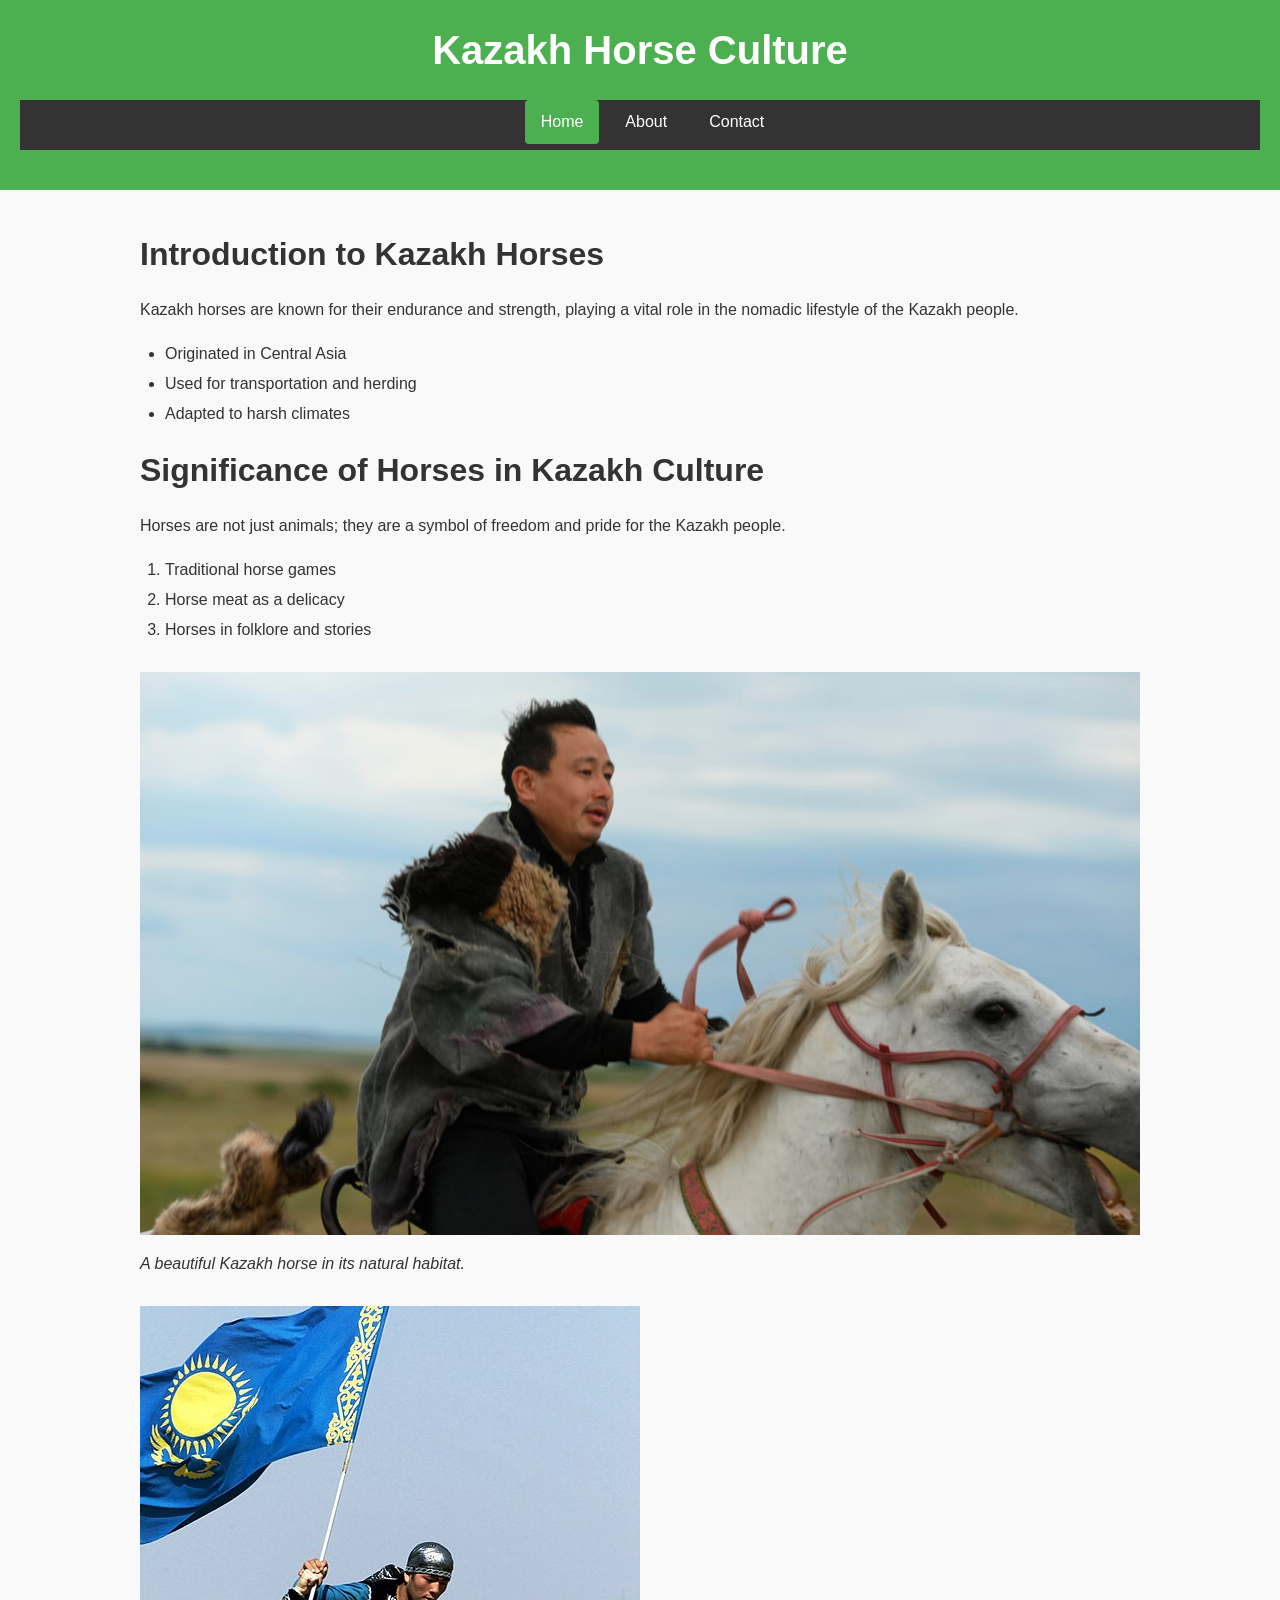
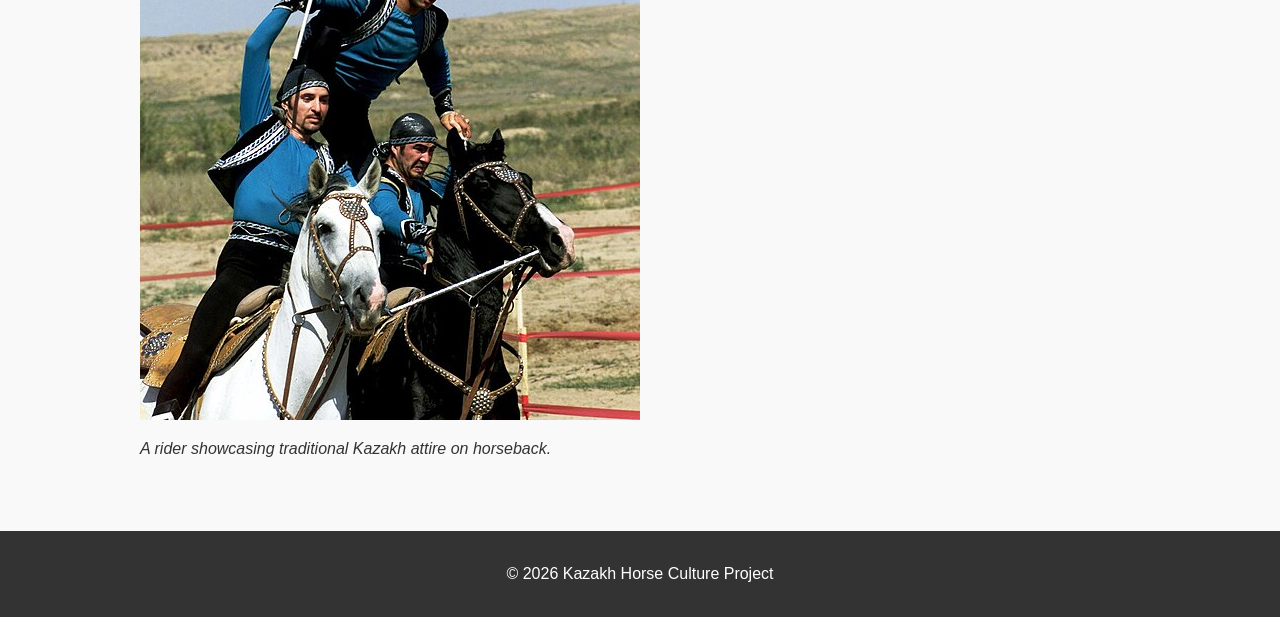
==== index.html @ 6b05d242 "Create Kazakh Horse Culture website" ====
<!DOCTYPE html>
<html lang="en">
<head>
    <meta charset="UTF-8">
    <meta name="viewport" content="width=device-width, initial-scale=1.0">
    <title>Kazakh Horse Culture</title>
    <link rel="stylesheet" href="css/style.css">
</head>
<body>
   <header>
    <h1>Kazakh Horse Culture</h1>

    <nav>
        <ul>
            <li><a href="index.html" class="active">Home</a></li>
            <li><a href="about.html">About</a></li>
            <li><a href="contact.html">Contact</a></li>
        </ul>
    </nav>
</header>
    <main>
        <section>
            <h2>Introduction to Kazakh Horses</h2>
            <p>Kazakh horses are known for their endurance and strength, playing a vital role in the nomadic lifestyle of the Kazakh people.</p>
            <ul>
                <li>Originated in Central Asia</li>
                <li>Used for transportation and herding</li>
                <li>Adapted to harsh climates</li>
            </ul>
        </section>
        <section>
            <h2>Significance of Horses in Kazakh Culture</h2>
            <p>Horses are not just animals; they are a symbol of freedom and pride for the Kazakh people.</p>
            <ol>
                <li>Traditional horse games</li>
                <li>Horse meat as a delicacy</li>
                <li>Horses in folklore and stories</li>
            </ol>
            <figure>
                <img src="images/kazakh_horse_1.jpg" alt="Kazakh horse running in the steppe">
                <figcaption>A beautiful Kazakh horse in its natural habitat.</figcaption>
            </figure>
            <figure>
                <img src="images/kazakh_horse_2.jpg" alt="Kazakh horse rider in traditional attire">
                <figcaption>A rider showcasing traditional Kazakh attire on horseback.</figcaption>
            </figure>
        </section>
    </main>
    <footer>
       <p>&copy; 2026 Kazakh Horse Culture Project</p>
    </footer>
</body>
</html>
---- css/style.css ----
/* Reset */
body, h1, h2, h3, ul, ol, table {
    margin: 0;
    padding: 0;
}

/* Base styles */
body {
    font-family: Arial, sans-serif;
    font-size: 16px;
    line-height: 1.5;
    color: #333;
    background-color: #f9f9f9;
}

/* Header */
header {
    background-color: #4CAF50;
    color: white;
    padding: 20px;
    text-align: center;
}

h1 {
    font-size: 2.5rem;
    margin-bottom: 15px;
}

h2 {
    font-size: 2rem;
    margin: 20px 0;
}

h3 {
    font-size: 1.4rem;
    margin: 15px 0;
}

/* Navigation */
nav {
    background-color: #333;
    margin-top: 15px;
}

nav ul {
    list-style: none;
    display: flex;
    justify-content: center;
    gap: 10px;
}

nav a {
    display: block;
    color: white;
    padding: 10px 16px;
    text-decoration: none;
    border-radius: 4px;
}

nav a:hover {
    background-color: #ddd;
    color: #333;
    transform: translateY(-2px);
}

nav a.active {
    background-color: #4CAF50;
}

/* Main content */
main {
    padding: 20px;
    max-width: 1000px;
    margin: 0 auto;
}

/* Lists */
ul, ol {
    margin: 20px 0;
    padding-left: 25px;
}

li {
    margin-bottom: 6px;
}

/* Images */
img {
    max-width: 100%;
    height: auto;
    margin: 10px 0;
}

figure {
    margin: 20px 0;
}

figcaption {
    font-style: italic;
    margin-bottom: 15px;
}

/* Blockquote */
blockquote {
    margin: 20px 0;
    padding: 15px;
    border-left: 4px solid #4CAF50;
    background-color: #eeeeee;
    font-style: italic;
}

/* External links */
a {
    color: #2E7D32;
}

a:hover {
    color: #1B5E20;
}

/* Table */
table {
    width: 100%;
    border-collapse: collapse;
    margin: 20px 0;
    background-color: white;
}

th, td {
    border: 1px solid #ccc;
    padding: 10px;
    text-align: left;
}

th {
    background-color: #4CAF50;
    color: white;
}

tr:hover {
    background-color: #f1f1f1;
}

/* Form */
form {
    margin: 20px 0;
}

fieldset {
    border: 1px solid #ccc;
    padding: 15px;
    margin-bottom: 15px;
    background-color: white;
}

legend {
    font-weight: bold;
}

label {
    display: block;
    margin-top: 10px;
}

/* Inputs */
input[type="text"],
input[type="email"],
input[type="tel"],
input[type="number"],
input[type="date"],
textarea {
    width: 100%;
    box-sizing: border-box;
    padding: 10px;
    margin: 8px 0;
    border: 1px solid #ccc;
    border-radius: 4px;
}

/* Radio buttons */
input[type="radio"] {
    width: auto;
    margin-right: 5px;
}

/* Focus */
input:focus,
textarea:focus {
    outline: 2px solid #4CAF50;
    border-color: #4CAF50;
}

/* Submit button */
input[type="submit"] {
    background-color: #4CAF50;
    color: white;
    padding: 10px 18px;
    border: none;
    border-radius: 4px;
    cursor: pointer;
}

input[type="submit"]:hover {
    background-color: #388E3C;
}

/* ID selector required by the assignment */
#message {
    min-height: 120px;
}

/* Footer */
footer {
    background-color: #333;
    color: white;
    text-align: center;
    padding: 15px;
    margin-top: 30px;
}
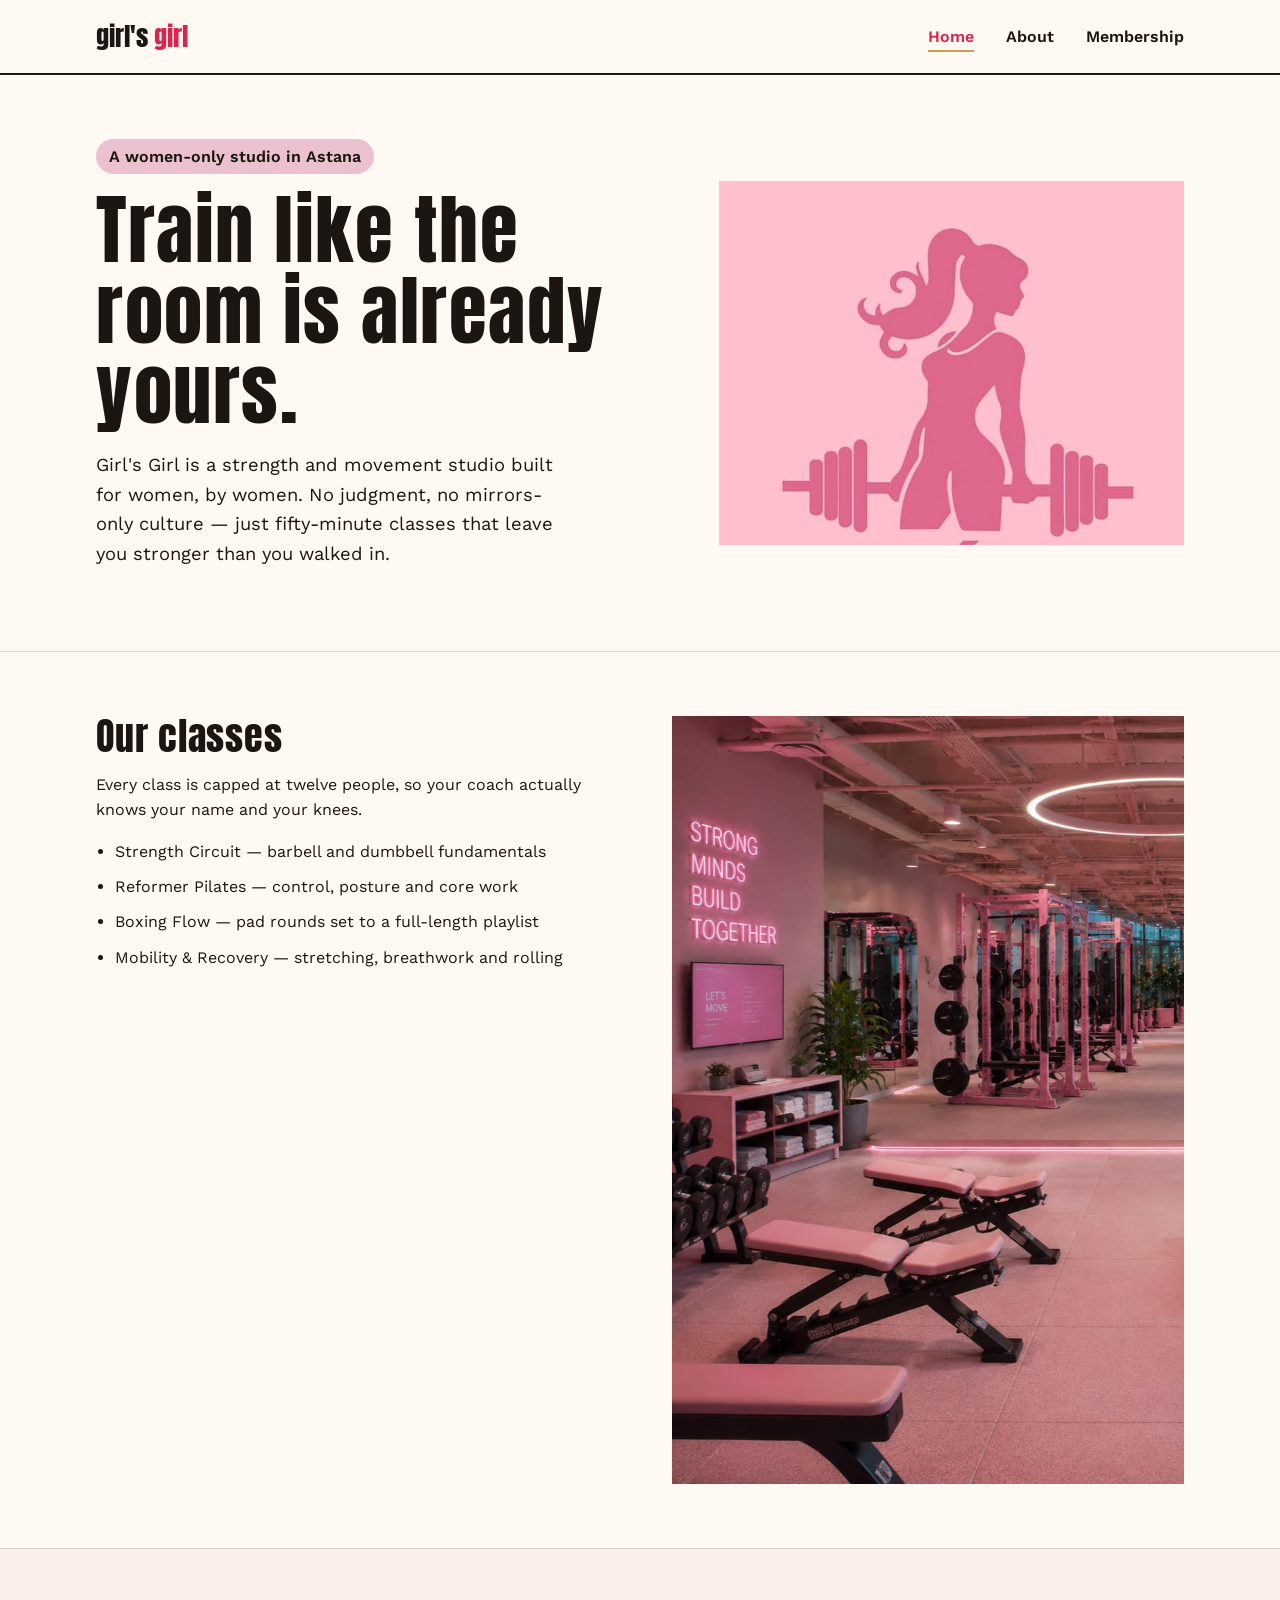
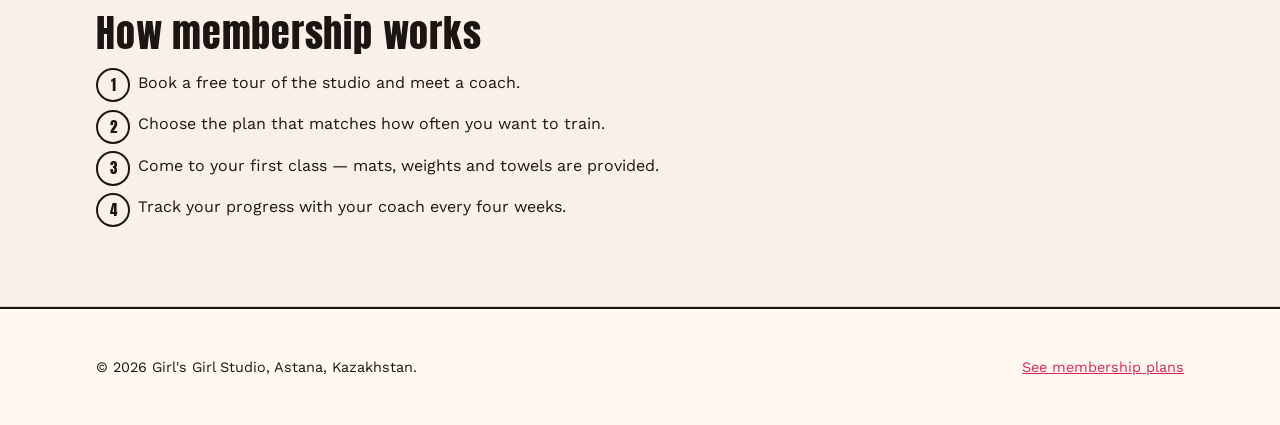
==== commit dce3f0f2: "Update website to Girls Girl" ====
--- a/index.html
+++ b/index.html
@@ -1,53 +1,75 @@
 <!DOCTYPE html>
 <html lang="en">
 <head>
-    <meta charset="UTF-8">
-    <meta name="viewport" content="width=device-width, initial-scale=1.0">
-    <title>Kazakh Horse Culture</title>
-    <link rel="stylesheet" href="css/style.css">
+  <meta charset="UTF-8">
+  <meta name="viewport" content="width=device-width, initial-scale=1.0">
+  <title>Girl's Girl — Women's Strength &amp; Movement Studio</title>
+  <link rel="preconnect" href="https://fonts.googleapis.com">
+  <link href="https://fonts.googleapis.com/css2?family=Anton&family=Work+Sans:wght@400;600&display=swap" rel="stylesheet">
+  <link rel="stylesheet" href="css/style.css">
 </head>
 <body>
-   <header>
-    <h1>Kazakh Horse Culture</h1>
 
-    <nav>
+  <header class="site-header">
+    <div class="container">
+      <a href="index.html" class="logo">girl's <em>girl</em></a>
+      <nav class="main-nav" aria-label="Main navigation">
         <ul>
-            <li><a href="index.html" class="active">Home</a></li>
-            <li><a href="about.html">About</a></li>
-            <li><a href="contact.html">Contact</a></li>
+          <li><a href="index.html" class="active" aria-current="page">Home</a></li>
+          <li><a href="about.html">About</a></li>
+          <li><a href="contact.html">Membership</a></li>
         </ul>
-    </nav>
-</header>
-    <main>
-        <section>
-            <h2>Introduction to Kazakh Horses</h2>
-            <p>Kazakh horses are known for their endurance and strength, playing a vital role in the nomadic lifestyle of the Kazakh people.</p>
-            <ul>
-                <li>Originated in Central Asia</li>
-                <li>Used for transportation and herding</li>
-                <li>Adapted to harsh climates</li>
-            </ul>
-        </section>
-        <section>
-            <h2>Significance of Horses in Kazakh Culture</h2>
-            <p>Horses are not just animals; they are a symbol of freedom and pride for the Kazakh people.</p>
-            <ol>
-                <li>Traditional horse games</li>
-                <li>Horse meat as a delicacy</li>
-                <li>Horses in folklore and stories</li>
-            </ol>
-            <figure>
-                <img src="images/kazakh_horse_1.jpg" alt="Kazakh horse running in the steppe">
-                <figcaption>A beautiful Kazakh horse in its natural habitat.</figcaption>
-            </figure>
-            <figure>
-                <img src="images/kazakh_horse_2.jpg" alt="Kazakh horse rider in traditional attire">
-                <figcaption>A rider showcasing traditional Kazakh attire on horseback.</figcaption>
-            </figure>
-        </section>
-    </main>
-    <footer>
-       <p>&copy; 2026 Kazakh Horse Culture Project</p>
-    </footer>
+      </nav>
+    </div>
+  </header>
+
+  <main>
+    <section class="hero">
+      <div class="container">
+        <div>
+          <span class="tag">A women-only studio in Astana</span>
+          <h1>Train like the room is already yours.</h1>
+          <p class="lede">Girl's Girl is a strength and movement studio built for women, by women. No judgment, no mirrors-only culture — just fifty-minute classes that leave you stronger than you walked in.</p>
+        </div>
+        <img src="images/im1.jpg" alt="Illustrated raspberry-red barbell inside a circle, the Girl's Girl studio mark">
+      </div>
+    </section>
+
+    <section>
+      <div class="container two-col">
+        <div>
+          <h2>Our classes</h2>
+          <p>Every class is capped at twelve people, so your coach actually knows your name and your knees.</p>
+          <ul class="pill-list">
+            <li>Strength Circuit — barbell and dumbbell fundamentals</li>
+            <li>Reformer Pilates — control, posture and core work</li>
+            <li>Boxing Flow — pad rounds set to a full-length playlist</li>
+            <li>Mobility &amp; Recovery — stretching, breathwork and rolling</li>
+          </ul>
+        </div>
+        <img src="images/im2.jpg" alt="A dusty-rose ribbon curving across a square, illustrating the studio's mobility and flow classes">
+      </div>
+    </section>
+
+    <section class="alt">
+      <div class="container">
+        <h2>How membership works</h2>
+        <ol class="steps-list">
+          <li>Book a free tour of the studio and meet a coach.</li>
+          <li>Choose the plan that matches how often you want to train.</li>
+          <li>Come to your first class — mats, weights and towels are provided.</li>
+          <li>Track your progress with your coach every four weeks.</li>
+        </ol>
+      </div>
+    </section>
+  </main>
+
+  <footer class="site-footer">
+    <div class="container">
+      <p>&copy; 2026 Girl's Girl Studio, Astana, Kazakhstan.</p>
+      <p><a href="contact.html">See membership plans</a></p>
+    </div>
+  </footer>
+
 </body>
-</html>+</html>
--- a/css/style.css
+++ b/css/style.css
@@ -1,219 +1,391 @@
-/* Reset */
-body, h1, h2, h3, ul, ol, table {
-    margin: 0;
-    padding: 0;
-}
-
-/* Base styles */
+/* =========================================================
+   - Ink      : name-like "black" role   -> #1B1611 / rgb(27,22,17)
+   - Ivory    : background               -> #FFF8F3 / hsl(24,60%,97%)
+   - Raspberry: primary accent           -> #D6284F / rgb(214,40,79)
+   - Rose     : soft accent              -> #E8B4C4 / hsl(340,52%,84%)
+   - Gold     : premium accent           -> #C9A24B / rgb(201,162,75)
+   ========================================================= */
+
+:root {
+  --ink: #1B1611;
+  --ivory: #FFF8F3;
+  --raspberry: rgb(214, 40, 79);
+  --rose: hsl(340, 52%, 84%);
+  --gold: #C9A24B;
+  --line: rgba(27, 22, 17, 0.15);
+
+  --font-display: 'Anton', 'Arial Narrow', sans-serif;
+  --font-body: 'Work Sans', 'Segoe UI', sans-serif;
+
+  --space-s: 0.5rem;
+  --space-m: 1rem;
+  --space-l: 2rem;
+  --space-xl: 4rem;
+}
+
+/* ---- Reset & base ------------------------------------- */
+* { box-sizing: border-box; }
+
+html { scroll-behavior: smooth; }
+
 body {
-    font-family: Arial, sans-serif;
-    font-size: 16px;
-    line-height: 1.5;
-    color: #333;
-    background-color: #f9f9f9;
-}
-
-/* Header */
-header {
-    background-color: #4CAF50;
-    color: white;
-    padding: 20px;
-    text-align: center;
-}
-
-h1 {
-    font-size: 2.5rem;
-    margin-bottom: 15px;
-}
-
-h2 {
-    font-size: 2rem;
-    margin: 20px 0;
-}
-
-h3 {
-    font-size: 1.4rem;
-    margin: 15px 0;
-}
-
-/* Navigation */
-nav {
-    background-color: #333;
-    margin-top: 15px;
-}
-
-nav ul {
-    list-style: none;
-    display: flex;
-    justify-content: center;
-    gap: 10px;
-}
-
-nav a {
-    display: block;
-    color: white;
-    padding: 10px 16px;
-    text-decoration: none;
-    border-radius: 4px;
-}
-
-nav a:hover {
-    background-color: #ddd;
-    color: #333;
-    transform: translateY(-2px);
-}
-
-nav a.active {
-    background-color: #4CAF50;
-}
-
-/* Main content */
-main {
-    padding: 20px;
-    max-width: 1000px;
-    margin: 0 auto;
-}
-
-/* Lists */
-ul, ol {
-    margin: 20px 0;
-    padding-left: 25px;
-}
-
-li {
-    margin-bottom: 6px;
-}
-
-/* Images */
-img {
-    max-width: 100%;
-    height: auto;
-    margin: 10px 0;
-}
-
+  margin: 0;
+  background: var(--ivory);
+  color: var(--ink);
+  font-family: var(--font-body);
+  font-size: 1rem;
+  line-height: 1.6;
+}
+
+img { max-width: 100%; display: block; }
+
+a { color: var(--raspberry); }
+
+h1, h2, h3 {
+  font-family: var(--font-display);
+  font-weight: 400;
+  letter-spacing: 0.02em;
+  line-height: 1.05;
+  margin: 0 0 var(--space-m);
+}
+
+h1 { font-size: clamp(2.6rem, 6vw, 5rem); }
+h2 { font-size: clamp(1.6rem, 3vw, 2.4rem); }
+
+p { max-width: 62ch; }
+
+.container {
+  width: 100%;
+  max-width: 72rem;
+  margin: 0 auto;
+  padding: 0 var(--space-l);
+}
+
+/* ---- Header & nav --------------------------------------- */
+header.site-header {
+  border-bottom: 2px solid var(--ink);
+  background: var(--ivory);
+  position: sticky;
+  top: 0;
+  z-index: 10;
+}
+
+.site-header .container {
+  display: flex;
+  align-items: center;
+  justify-content: space-between;
+  padding-top: var(--space-m);
+  padding-bottom: var(--space-m);
+}
+
+.logo {
+  font-family: var(--font-display);
+  font-size: 1.6rem;
+  text-decoration: none;
+  color: var(--ink);
+}
+
+.logo em {
+  font-style: normal;
+  color: var(--raspberry);
+}
+
+nav.main-nav ul {
+  list-style: none;
+  display: flex;
+  gap: var(--space-l);
+  margin: 0;
+  padding: 0;
+}
+
+nav.main-nav a {
+  text-decoration: none;
+  color: var(--ink);
+  font-weight: 600;
+  padding-bottom: 4px;
+  border-bottom: 2px solid transparent;
+  transition: border-color 0.25s ease, color 0.25s ease;
+}
+
+nav.main-nav a:hover,
+nav.main-nav a:focus-visible {
+  border-color: var(--raspberry);
+  color: var(--raspberry);
+}
+
+nav.main-nav a.active {
+  border-color: var(--gold);
+  color: var(--raspberry);
+}
+
+/* ---- Hero ------------------------------------------------ */
+.hero {
+  padding: var(--space-xl) 0;
+  border-bottom: 1px solid var(--line);
+}
+
+.hero .container {
+  display: grid;
+  grid-template-columns: 1.2fr 1fr;
+  gap: var(--space-xl);
+  align-items: center;
+}
+
+.hero img {
+  max-height: 60vh;
+  margin: 0 auto;
+}
+
+.hero p.lede {
+  font-size: 1.15rem;
+  max-width: 42ch;
+}
+
+.tag {
+  display: inline-block;
+  background: var(--rose);
+  color: var(--ink);
+  padding: 0.3em 0.8em;
+  font-weight: 600;
+  margin-bottom: var(--space-m);
+  border-radius: 999px;
+}
+
+/* ---- Sections --------------------------------------------- */
+section {
+  padding: var(--space-xl) 0;
+}
+
+section.alt {
+  background: #FBEFE9;
+  border-top: 1px solid var(--line);
+  border-bottom: 1px solid var(--line);
+}
+
+.two-col {
+  display: grid;
+  grid-template-columns: 1fr 1fr;
+  gap: var(--space-xl);
+  align-items: start;
+}
+
+.pill-list, .steps-list {
+  padding-left: 1.2rem;
+}
+
+.pill-list li, .steps-list li {
+  margin-bottom: 0.6em;
+}
+
+.steps-list {
+  counter-reset: step;
+  list-style: none;
+  padding-left: 0;
+}
+
+.steps-list li {
+  position: relative;
+  padding-left: 2.6rem;
+  min-height: 2rem;
+}
+
+.steps-list li::before {
+  counter-increment: step;
+  content: counter(step);
+  position: absolute;
+  left: 0;
+  top: -0.1rem;
+  width: 1.9rem;
+  height: 1.9rem;
+  border: 2px solid var(--ink);
+  border-radius: 50%;
+  display: flex;
+  align-items: center;
+  justify-content: center;
+  font-family: var(--font-display);
+  font-size: 0.95rem;
+}
+
+/* ---- Figure / blockquote ----------------------------------- */
 figure {
-    margin: 20px 0;
+  margin: var(--space-l) 0;
+  border: 1px solid var(--line);
+  padding: var(--space-s);
 }
 
 figcaption {
-    font-style: italic;
-    margin-bottom: 15px;
-}
-
-/* Blockquote */
+  font-size: 0.9rem;
+  color: #4a4038;
+  padding: var(--space-s) var(--space-s) 0;
+}
+
 blockquote {
-    margin: 20px 0;
-    padding: 15px;
-    border-left: 4px solid #4CAF50;
-    background-color: #eeeeee;
-    font-style: italic;
-}
-
-/* External links */
-a {
-    color: #2E7D32;
-}
-
-a:hover {
-    color: #1B5E20;
-}
-
-/* Table */
+  border-left: 4px solid var(--raspberry);
+  margin: var(--space-l) 0;
+  padding: var(--space-s) var(--space-l);
+  font-size: 1.2rem;
+  font-style: italic;
+  background: #FBEFE9;
+}
+
+blockquote footer {
+  margin-top: var(--space-s);
+  font-style: normal;
+  font-size: 0.9rem;
+  color: #4a4038;
+}
+
+.media-wrap {
+  border: 1px solid var(--line);
+  padding: var(--space-s);
+  margin: var(--space-l) 0;
+}
+
+.media-wrap iframe {
+  width: 100%;
+  aspect-ratio: 16 / 9;
+  border: 0;
+}
+
+/* ---- Table -------------------------------------------------- */
+.table-wrap {
+  overflow-x: auto;
+  margin: var(--space-l) 0;
+}
+
 table {
-    width: 100%;
-    border-collapse: collapse;
-    margin: 20px 0;
-    background-color: white;
+  border-collapse: collapse;
+  width: 100%;
+  min-width: 640px;
+}
+
+caption {
+  text-align: left;
+  font-family: var(--font-display);
+  font-size: 1.2rem;
+  margin-bottom: var(--space-s);
 }
 
 th, td {
-    border: 1px solid #ccc;
-    padding: 10px;
-    text-align: left;
-}
-
-th {
-    background-color: #4CAF50;
-    color: white;
-}
-
-tr:hover {
-    background-color: #f1f1f1;
-}
-
-/* Form */
-form {
-    margin: 20px 0;
-}
-
+  border: 1px solid var(--line);
+  padding: 0.75em 1em;
+  text-align: left;
+}
+
+thead th {
+  background: var(--ink);
+  color: var(--ivory);
+}
+
+tbody tr:nth-child(even) {
+  background: #FBEFE9;
+}
+
+tfoot td {
+  font-weight: 600;
+  background: var(--rose);
+}
+
+#elite-row {
+  border-left: 4px solid var(--gold);
+}
+
+/* ---- Form --------------------------------------------------- */
 fieldset {
-    border: 1px solid #ccc;
-    padding: 15px;
-    margin-bottom: 15px;
-    background-color: white;
+  border: 1px solid var(--line);
+  padding: var(--space-l);
+  margin: 0 0 var(--space-l);
 }
 
 legend {
-    font-weight: bold;
-}
-
-label {
-    display: block;
-    margin-top: 10px;
-}
-
-/* Inputs */
-input[type="text"],
-input[type="email"],
-input[type="tel"],
-input[type="number"],
-input[type="date"],
-textarea {
-    width: 100%;
-    box-sizing: border-box;
-    padding: 10px;
-    margin: 8px 0;
-    border: 1px solid #ccc;
-    border-radius: 4px;
-}
-
-/* Radio buttons */
-input[type="radio"] {
-    width: auto;
-    margin-right: 5px;
-}
-
-/* Focus */
-input:focus,
-textarea:focus {
-    outline: 2px solid #4CAF50;
-    border-color: #4CAF50;
-}
-
-/* Submit button */
-input[type="submit"] {
-    background-color: #4CAF50;
-    color: white;
-    padding: 10px 18px;
-    border: none;
-    border-radius: 4px;
-    cursor: pointer;
-}
-
-input[type="submit"]:hover {
-    background-color: #388E3C;
-}
-
-/* ID selector required by the assignment */
-#message {
-    min-height: 120px;
-}
-
-/* Footer */
-footer {
-    background-color: #333;
-    color: white;
-    text-align: center;
-    padding: 15px;
-    margin-top: 30px;
-}+  font-family: var(--font-display);
+  padding: 0 0.5em;
+  font-size: 1.2rem;
+}
+
+.field {
+  margin-bottom: var(--space-m);
+  display: flex;
+  flex-direction: column;
+  gap: 0.35em;
+  max-width: 32rem;
+}
+
+.field label {
+  font-weight: 600;
+}
+
+input, select, textarea, button {
+  font-family: var(--font-body);
+  font-size: 1rem;
+  padding: 0.6em 0.8em;
+  border: 1px solid var(--ink);
+  background: var(--ivory);
+  color: var(--ink);
+}
+
+textarea { resize: vertical; }
+
+input:focus-visible,
+select:focus-visible,
+textarea:focus-visible,
+button:focus-visible,
+a:focus-visible {
+  outline: 3px solid var(--gold);
+  outline-offset: 2px;
+}
+
+.radio-group {
+  display: flex;
+  gap: var(--space-l);
+}
+
+.radio-group label {
+  font-weight: 400;
+  display: flex;
+  align-items: center;
+  gap: 0.4em;
+}
+
+.btn {
+  display: inline-block;
+  background: var(--raspberry);
+  color: var(--ivory);
+  border: none;
+  padding: 0.8em 1.6em;
+  font-weight: 600;
+  cursor: pointer;
+  transition: transform 0.2s ease, background 0.2s ease;
+}
+
+.btn:hover {
+  background: var(--ink);
+  transform: translateY(-2px);
+}
+
+/* ---- Footer --------------------------------------------------- */
+footer.site-footer {
+  border-top: 2px solid var(--ink);
+  padding: var(--space-l) 0;
+  font-size: 0.9rem;
+}
+
+footer.site-footer .container {
+  display: flex;
+  justify-content: space-between;
+  flex-wrap: wrap;
+  gap: var(--space-m);
+}
+
+/* ---- Responsive ------------------------------------------------ */
+@media (max-width: 46rem) {
+  .hero .container,
+  .two-col {
+    grid-template-columns: 1fr;
+  }
+
+  nav.main-nav ul {
+    gap: var(--space-m);
+    flex-wrap: wrap;
+  }
+}
